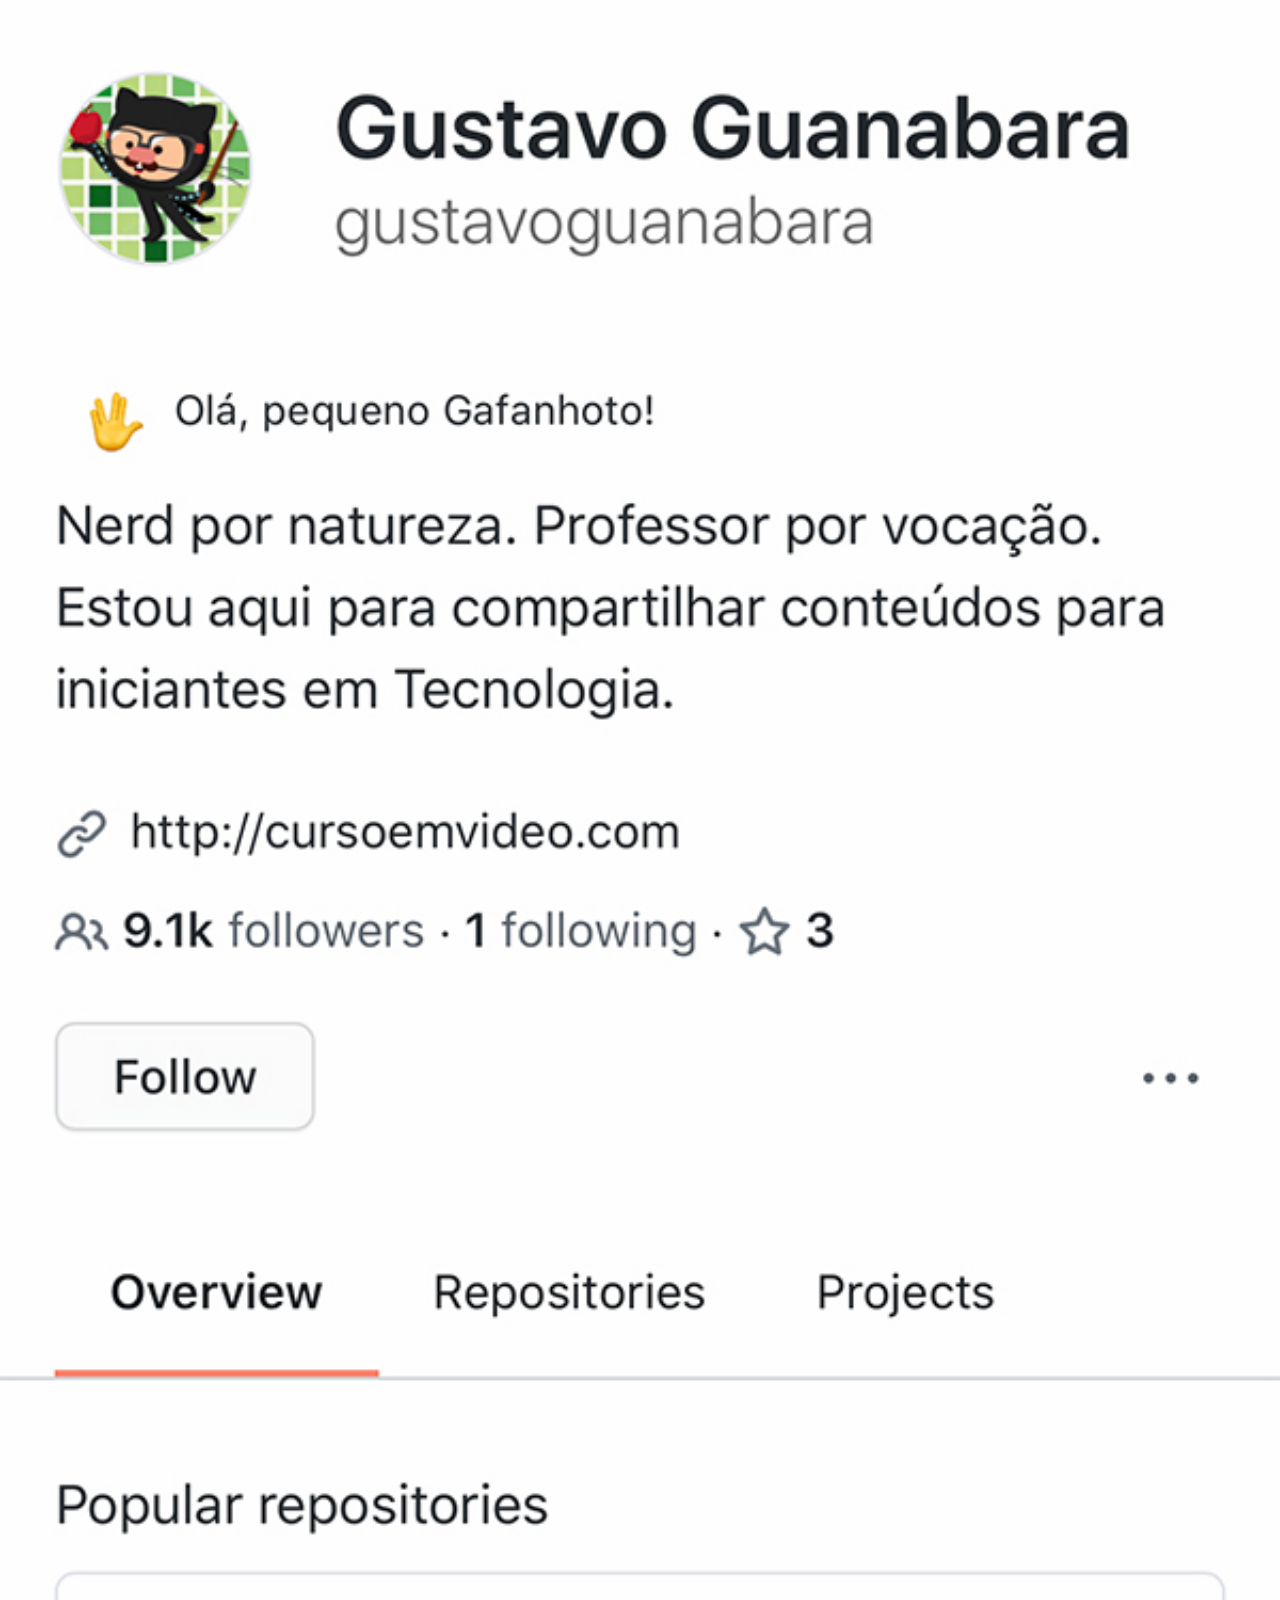
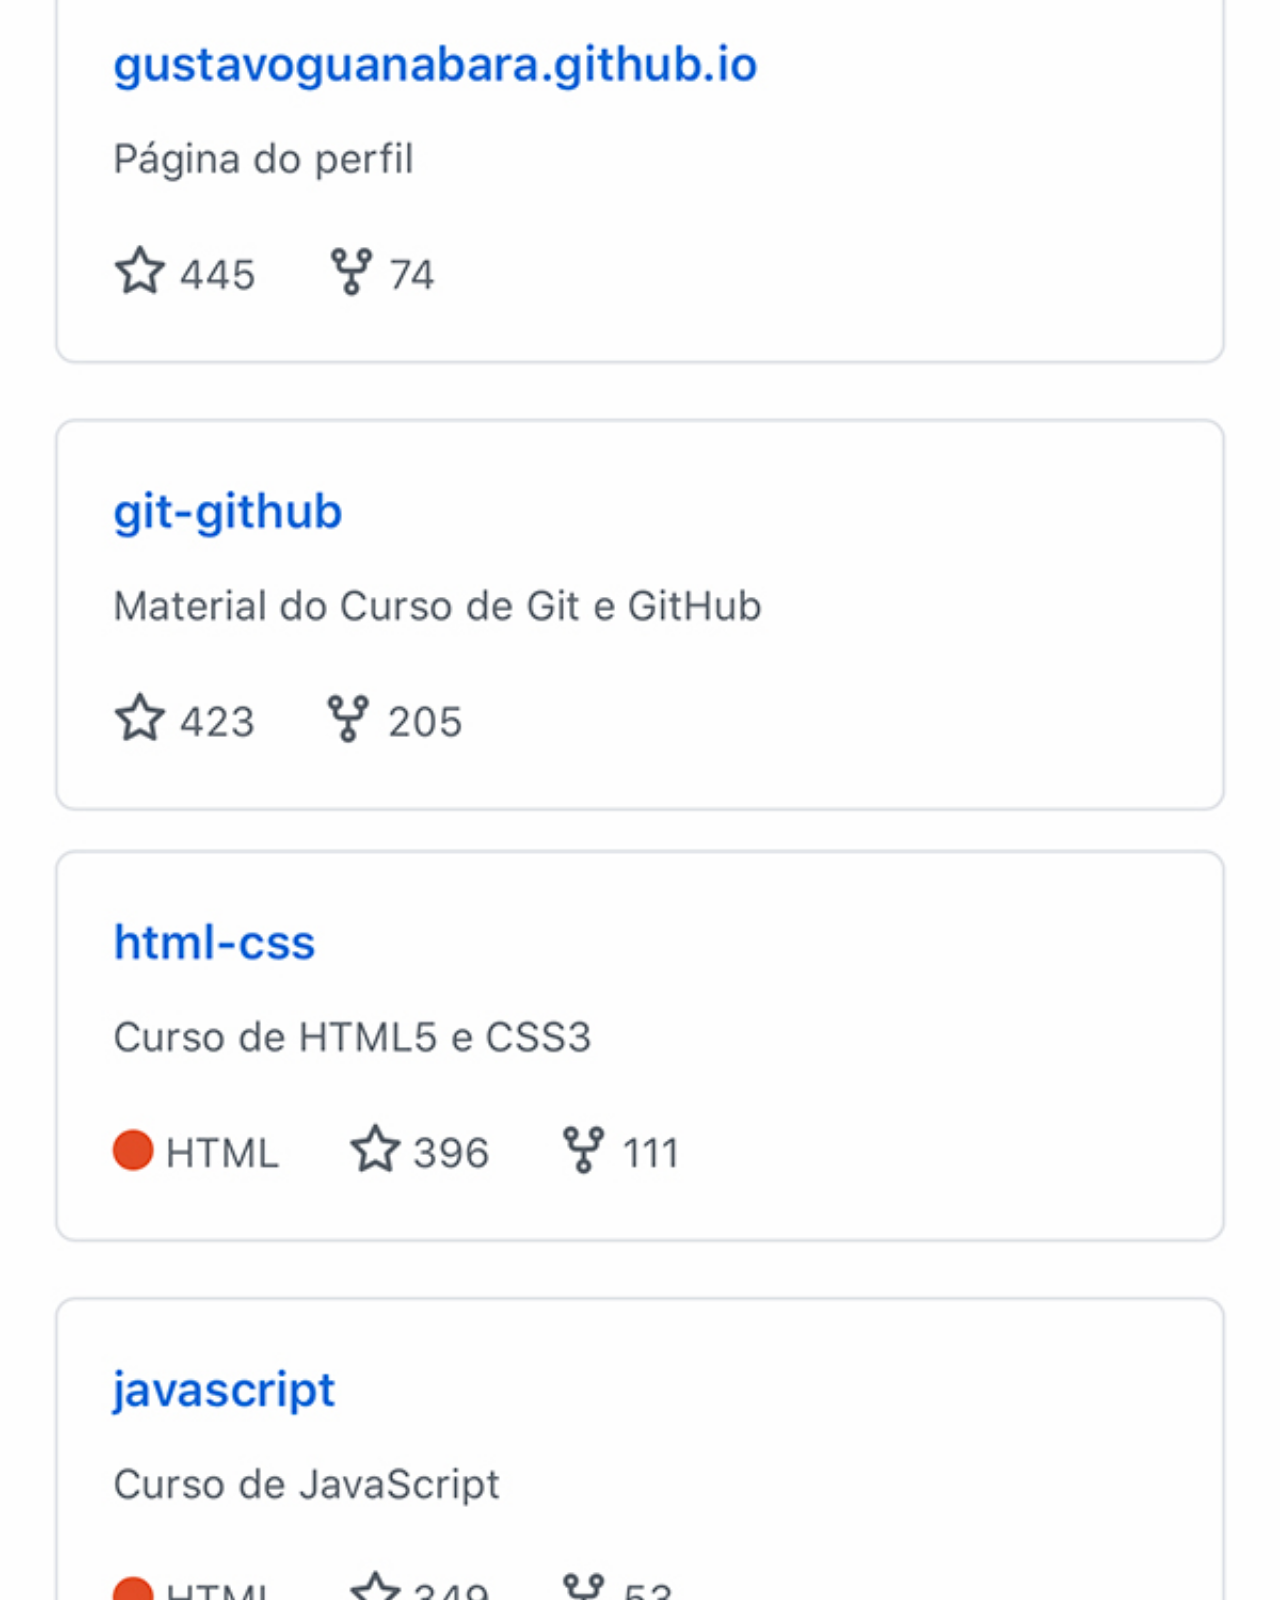
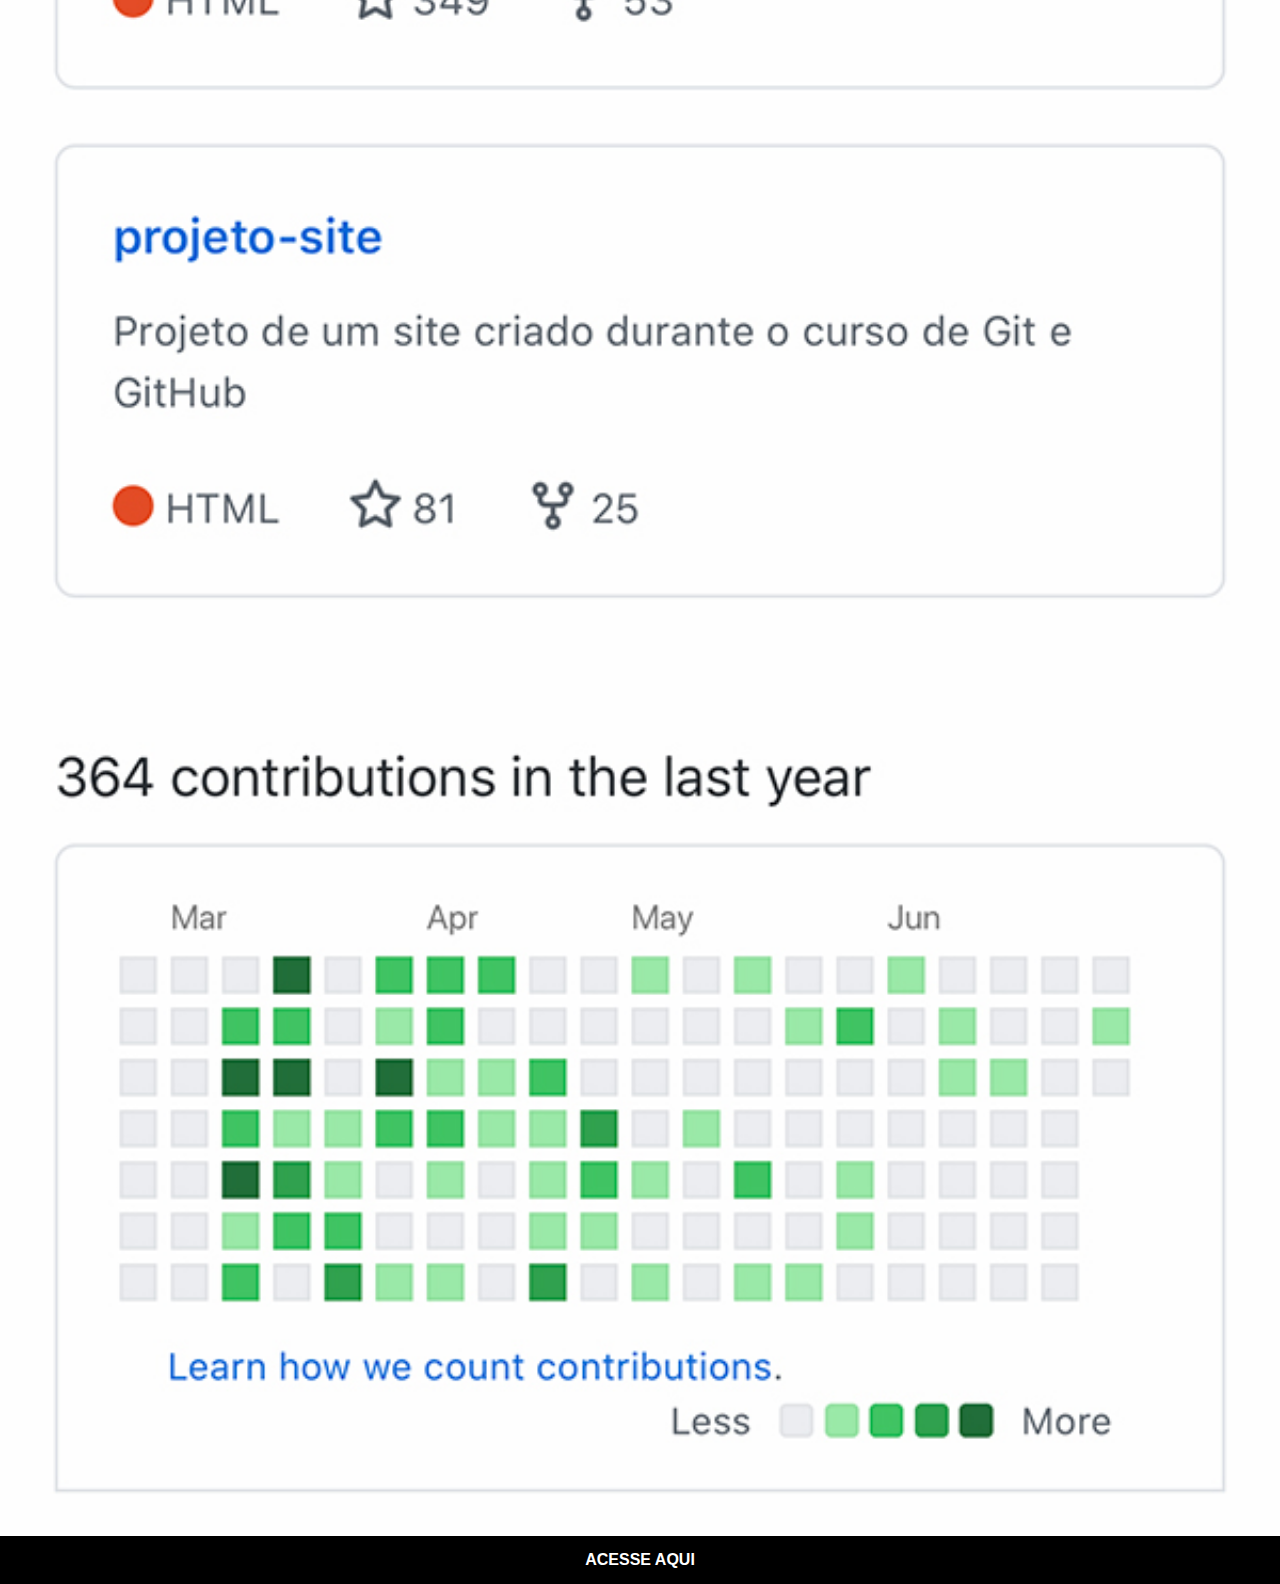
==== github.html @ 08a5ea62 "configurei os botoes" ====
<!DOCTYPE html>
<html lang="pt-br">

<head>
  <meta charset="UTF-8">
  <meta name="viewport" content="width=device-width, initial-scale=1.0">
  <title>Youtube</title>
  <style>
    * {
      margin: 0px;
      padding: 0px;
      font-family: Arial, Helvetica, sans-serif;
    }

    ::-webkit-scrollbar {
      /*Tira a scrolagem do site*/
      width: 0px;
      height: 0px;
    }

    a {
      text-decoration: none;
      font-weight: bolder;
      color: white;
      text-align: center;
      display: block;
      background-color: rgb(0, 0, 0);
      padding: 15px;
    }

    img {
      width: 100vw;
      /*PARA A IMAGEM PREENCHER A TELA*/
    }
  </style>
</head>

<body>
  <img src="imagens/tela-github.jpg" alt="Github">
  <a href="https://www.youtube.com/c/CursoemV%C3%ADdeo/playlists" target="_blank">ACESSE AQUI</a>
</body>

</html>
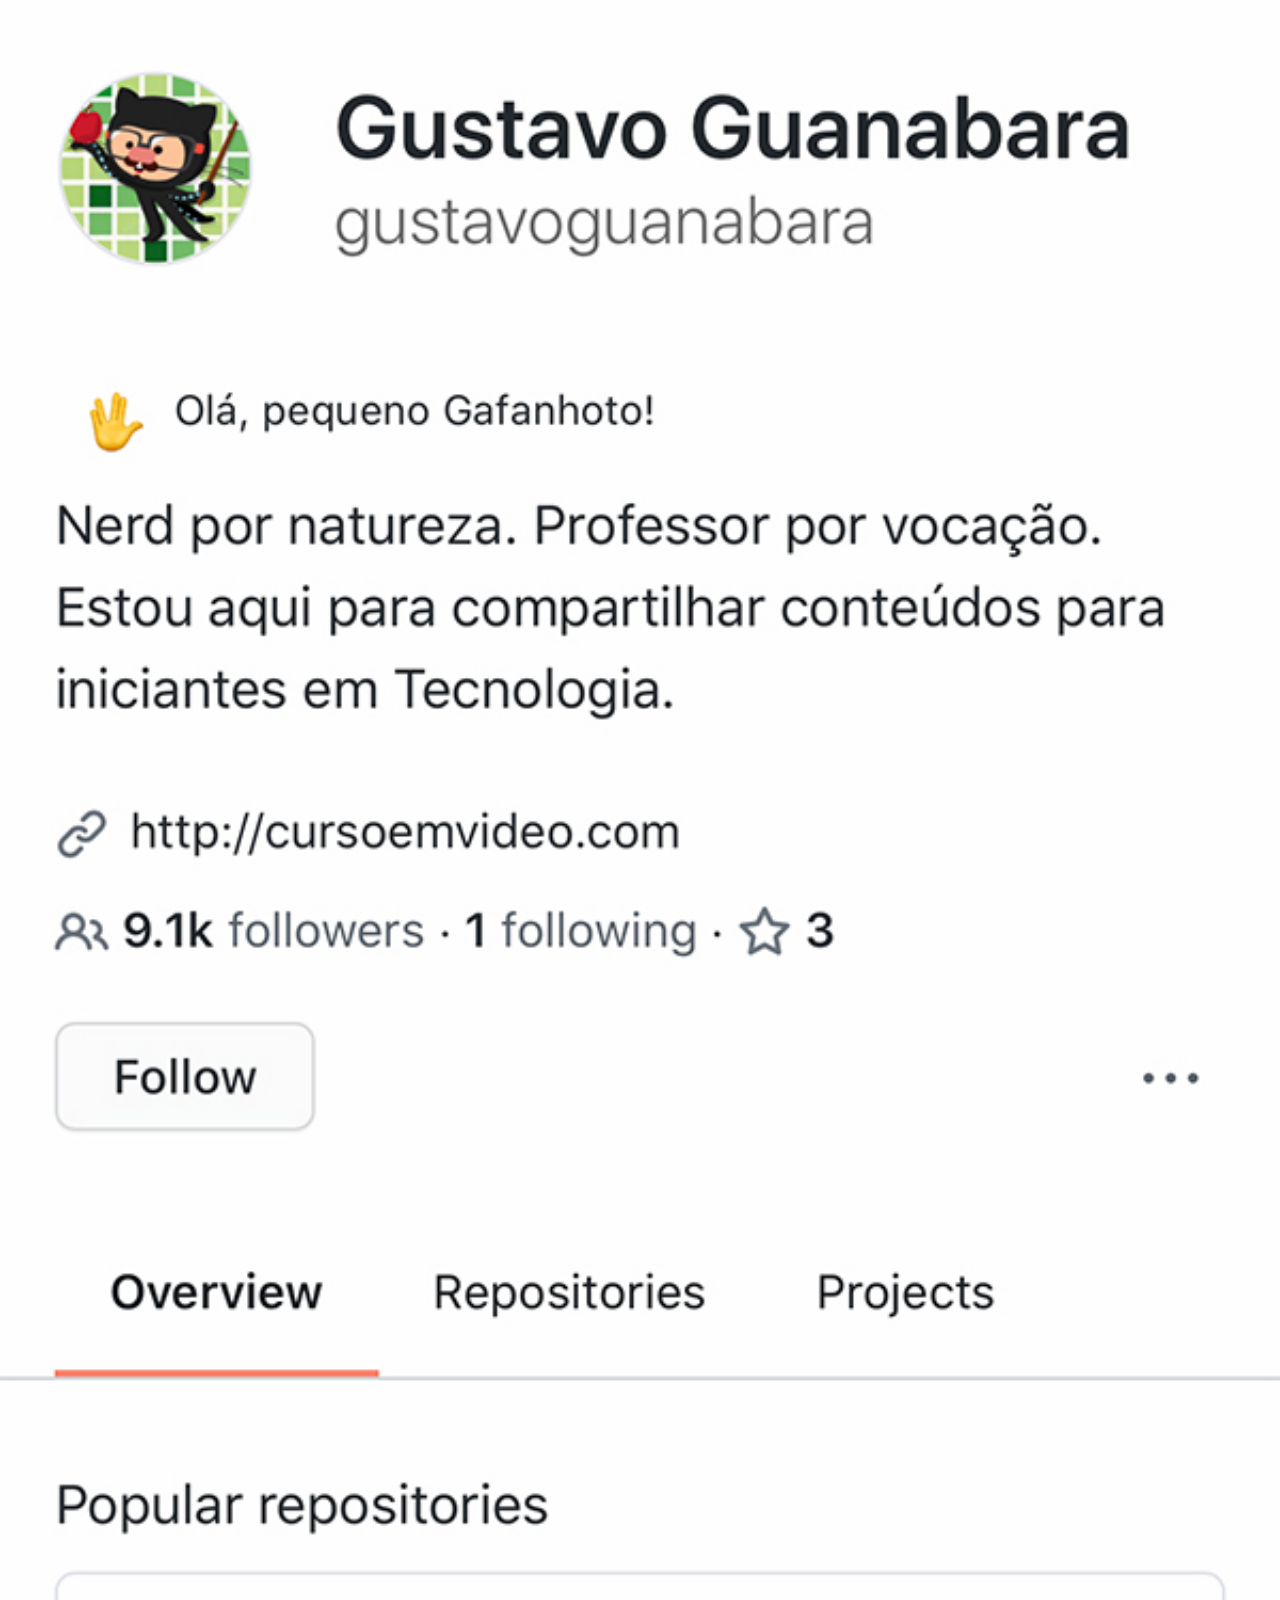
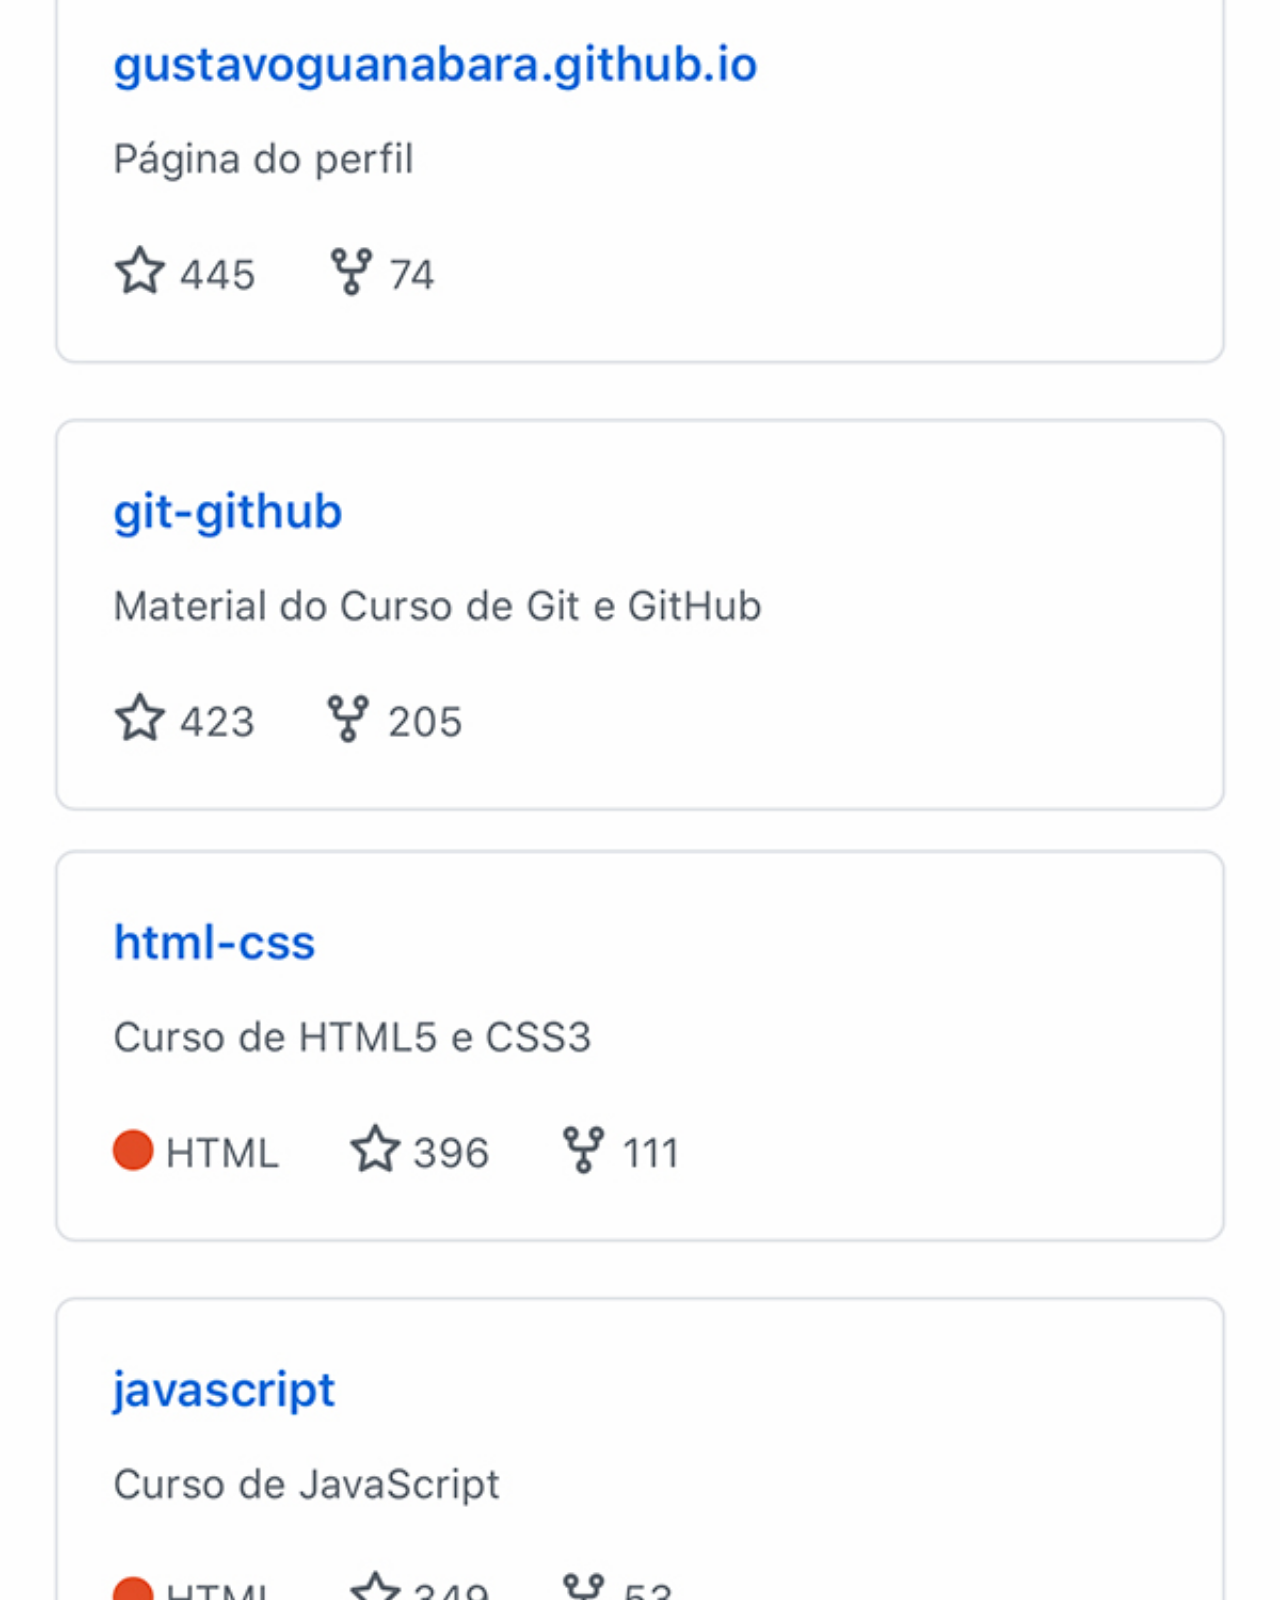
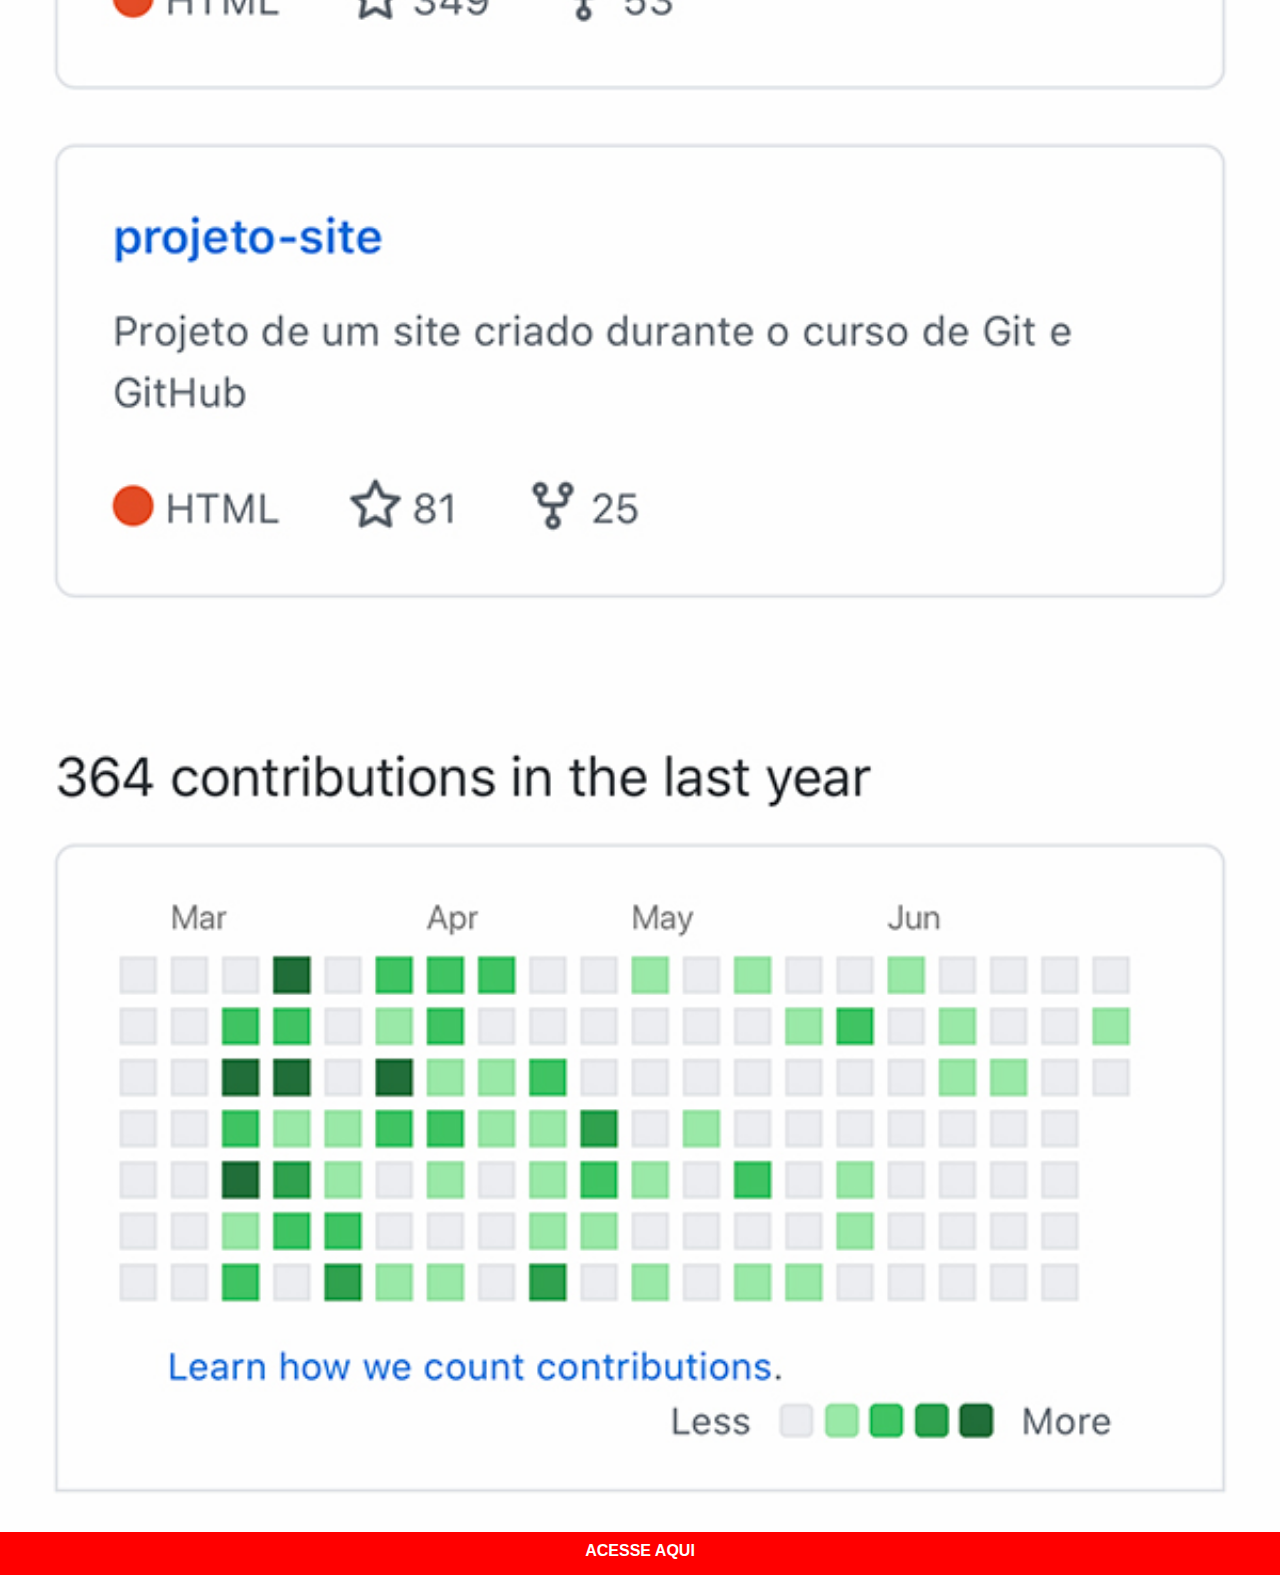
==== commit 269e4542: ""terminando"" ====
--- a/github.html
+++ b/github.html
@@ -5,34 +5,7 @@
   <meta charset="UTF-8">
   <meta name="viewport" content="width=device-width, initial-scale=1.0">
   <title>Youtube</title>
-  <style>
-    * {
-      margin: 0px;
-      padding: 0px;
-      font-family: Arial, Helvetica, sans-serif;
-    }
-
-    ::-webkit-scrollbar {
-      /*Tira a scrolagem do site*/
-      width: 0px;
-      height: 0px;
-    }
-
-    a {
-      text-decoration: none;
-      font-weight: bolder;
-      color: white;
-      text-align: center;
-      display: block;
-      background-color: rgb(0, 0, 0);
-      padding: 15px;
-    }
-
-    img {
-      width: 100vw;
-      /*PARA A IMAGEM PREENCHER A TELA*/
-    }
-  </style>
+  <link rel="stylesheet" href="estilos/social.css">
 </head>
 
 <body>
--- a/estilos/social.css
+++ b/estilos/social.css
@@ -0,0 +1,30 @@
+@charset "UTF-8";
+
+* {
+  margin: 0px;
+  padding: 0px;
+  font-family: Arial, Helvetica, sans-serif;
+}
+
+::-webkit-scrollbar {
+  /*Tira a scrolagem do site*/
+  width: 0px;
+  height: 0px;
+}
+
+a {
+  text-decoration: none;
+  font-weight: bolder;
+  color: white;
+  text-align: center;
+  display: block;
+  padding: 15px;
+  background-color: rgb(255, 0, 0);
+}
+
+img {
+  width: 100vw;
+  padding: 0px;
+  margin-bottom: -9px;
+  /*PARA A IMAGEM PREENCHER A TELA*/
+}
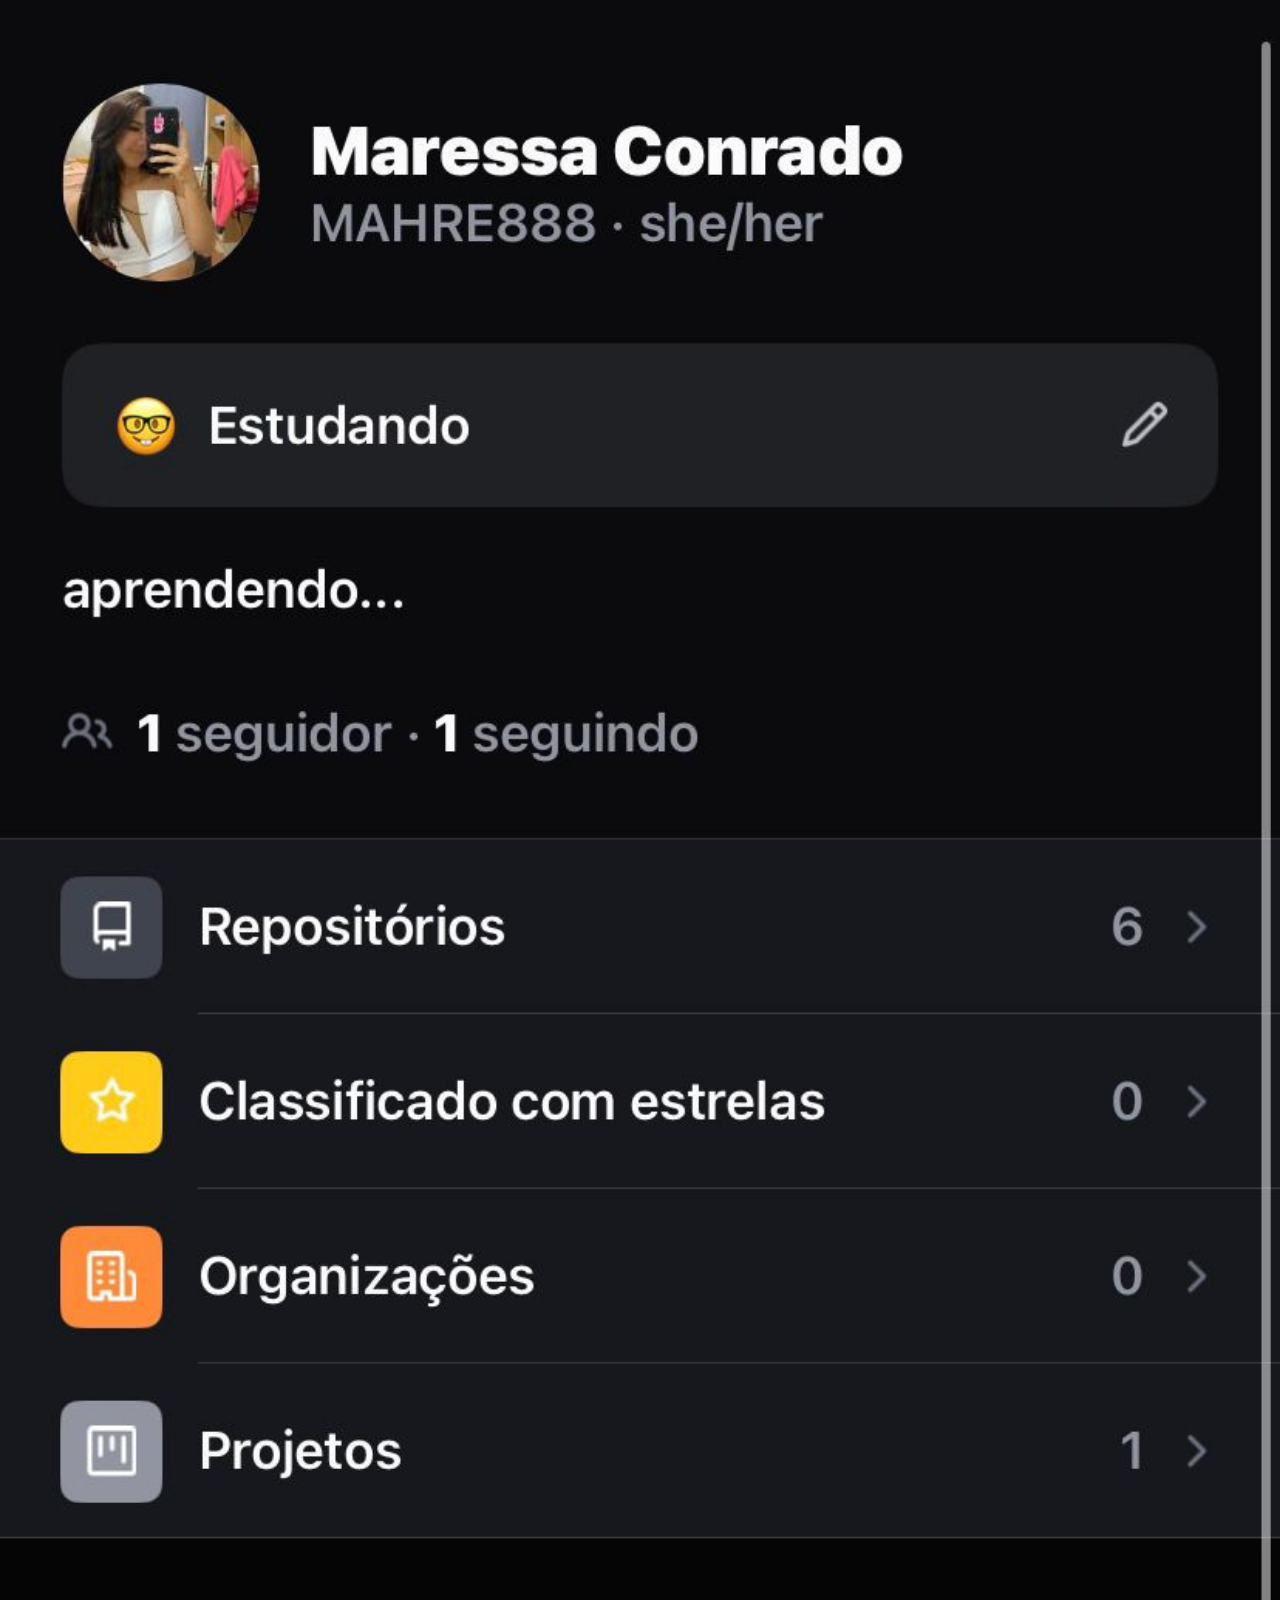
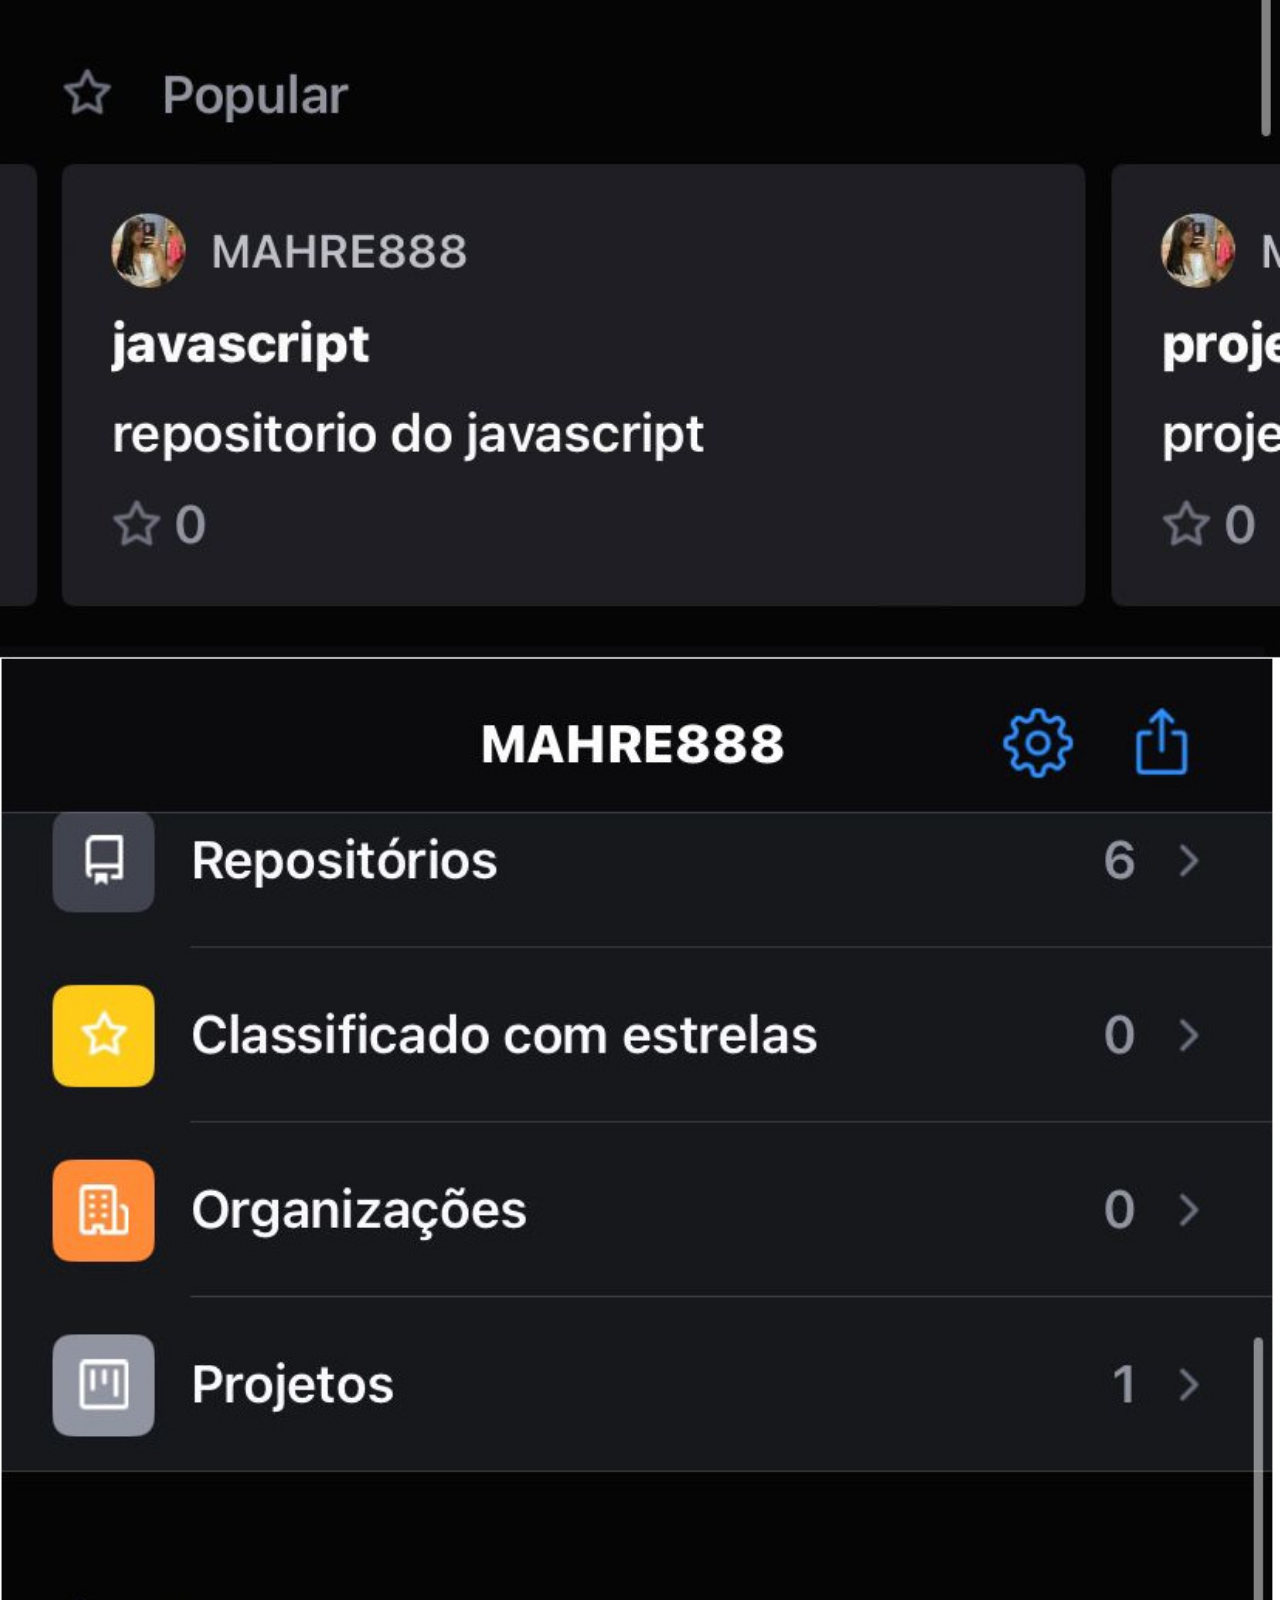
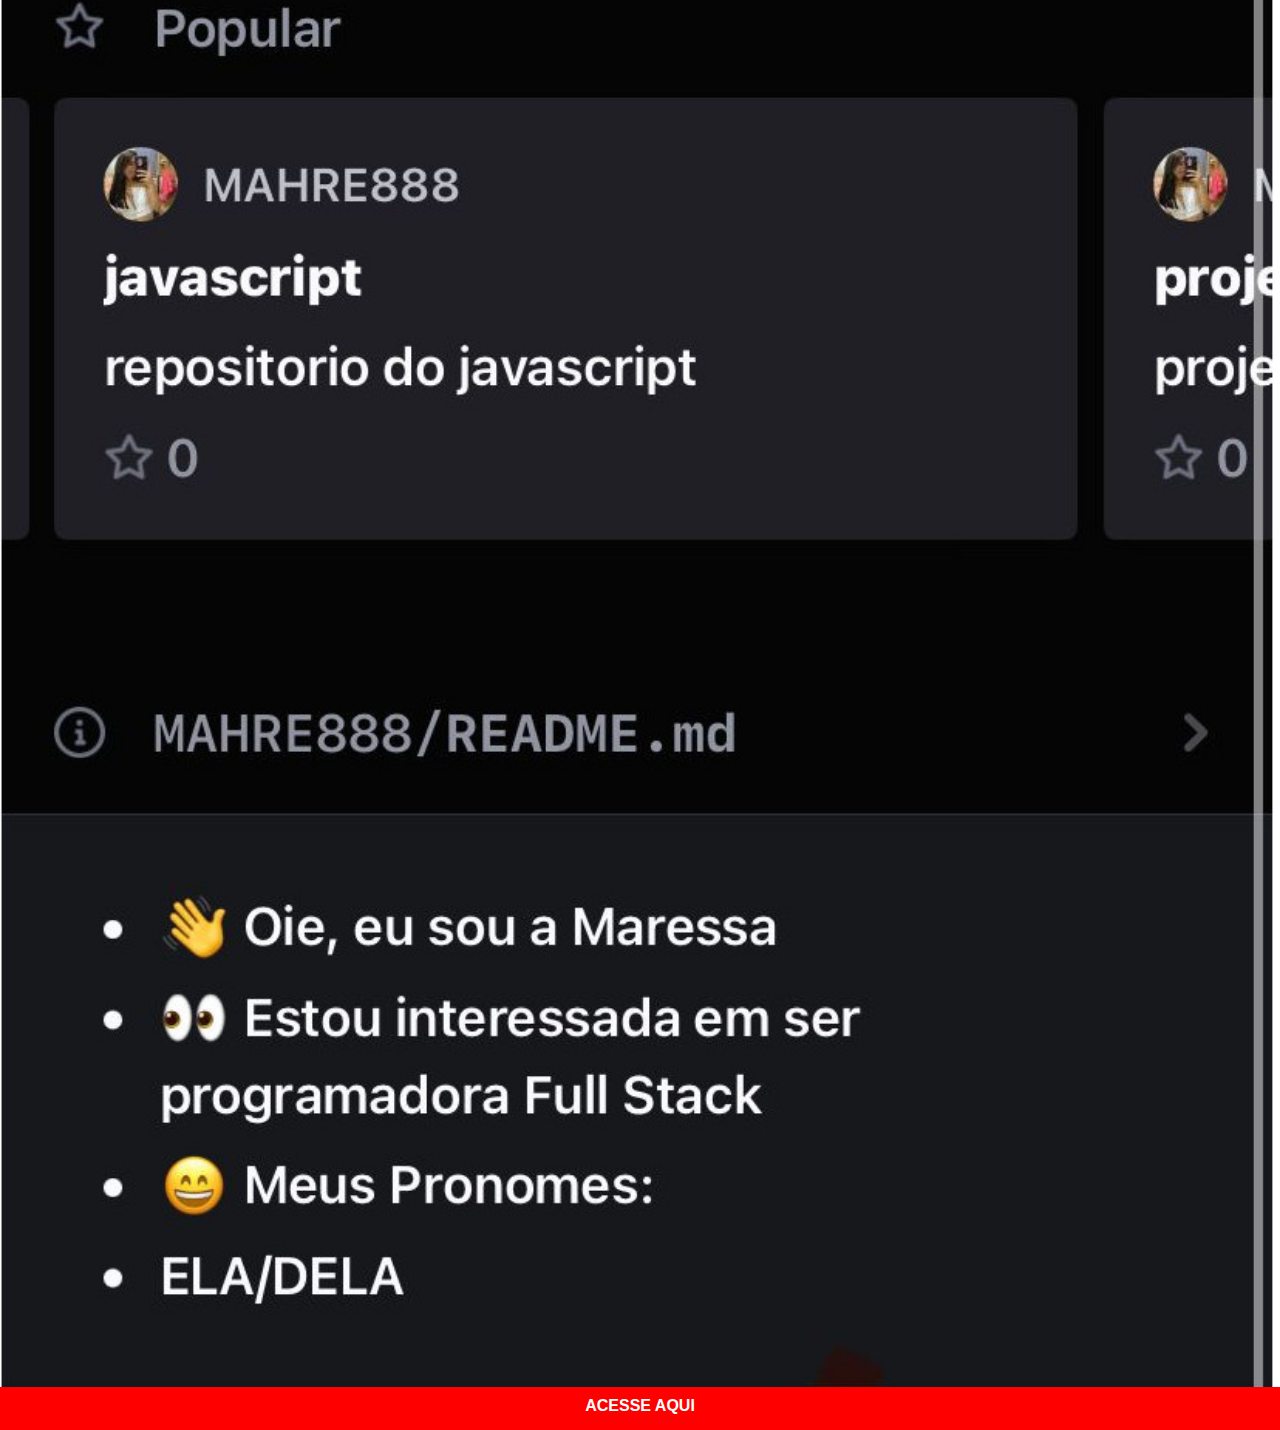
==== commit 40866688: "acabou" ====
--- a/github.html
+++ b/github.html
@@ -9,8 +9,8 @@
 </head>
 
 <body>
-  <img src="imagens/tela-github.jpg" alt="Github">
-  <a href="https://www.youtube.com/c/CursoemV%C3%ADdeo/playlists" target="_blank">ACESSE AQUI</a>
+  <img src="imagens/git-tela.jpeg" alt="Github">
+  <a href="https://github.com/MAHRE888" target="_blank">ACESSE AQUI</a>
 </body>
 
 </html>